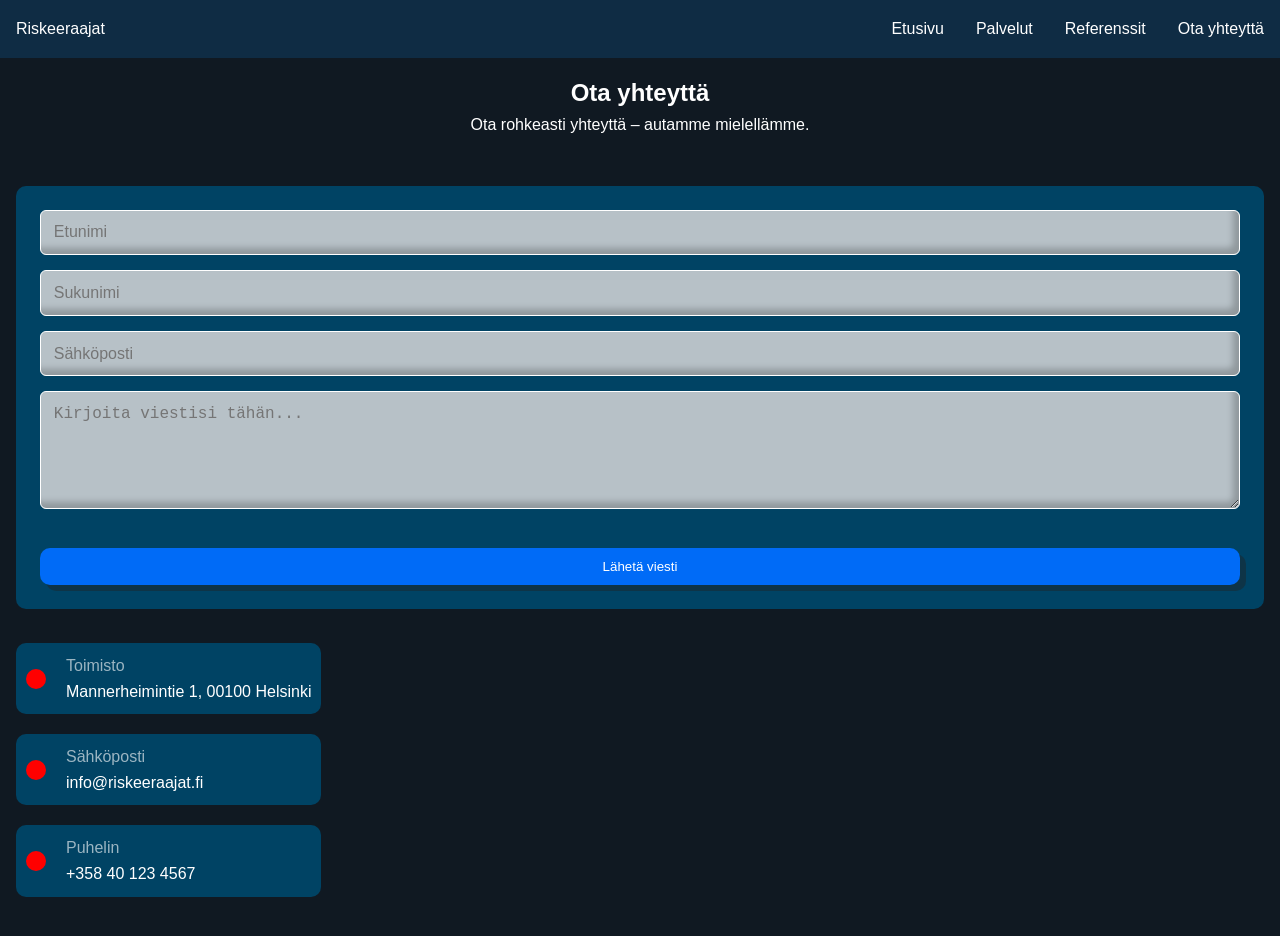
==== contact.html @ 6392a343 "project addition" ====
<!DOCTYPE html>
<html lang="en">
<head>
    <meta charset="UTF-8">
    <meta name="viewport" content="width=device-width, initial-scale=1.0">
    <title>Riskeeraajat</title>
    <link rel="stylesheet" href="css/style.css">
</head>
<body>

    <header class="header">
        <div class="logo">Riskeeraajat</div>
        <nav class="nav" id="nav">
            <a href="index.html">Etusivu</a>
            <a href="services.html">Palvelut</a>
            <a href="references.html">Referenssit</a>
            <a href="contact.html">Ota yhteyttä</a>
        </nav>

        <div class="hamburger" id="hamburger">
            <span></span>
            <span></span>
            <span></span>
        </div>
    </header>

    <section class="contact-hero">
        <h1>Ota yhteyttä</h1>
        <p>Ota rohkeasti yhteyttä – autamme mielellämme.</p>
    </section>

    <section class="contact">

        <form class="contact-form" id="contactForm">

            <input type="text" placeholder="Etunimi" id="firstname" name="firstname" >

            <input type="text" placeholder="Sukunimi" id="lastname" name="lastname" >

            <input type="email" placeholder="Sähköposti" id="email" name="email" >

            <textarea id="message" placeholder="Kirjoita viestisi tähän..." name="message" rows="5" ></textarea>

            <button type="submit" class="btn">Lähetä viesti</button>
        </form>

        <div class="contact-info">
            <div class="contact-info-content">
                <a href="https://www.google.com/maps/search/?api=1&query=Mannerheimintie+1+00100+Helsinki" target="_blank"  class="contact-content address">
                    <div class="contact-icon"></div>
                    <div class="contact-label-wrapper">
                        <span>Toimisto</span>
                        <p>
                            Mannerheimintie 1, 00100 Helsinki
                        </p>
                    </div>
                </a>
                <a href="mailto:info@riskeeraajat.fi" class="contact-content email">
                    <div class="contact-icon"></div>
                    <div class="contact-label-wrapper">
                        <span>Sähköposti</span>
                        <p>
                            info@riskeeraajat.fi
                        </p>
                    </div>
                </a>
                <a href="tel:+358401234567" class="contact-content phone">
                    <div class="contact-icon"></div>
                    <div class="contact-label-wrapper">
                        <span>Puhelin</span>
                        <p>
                            +358 40 123 4567
                        </p>
                    </div>
                </a>
            </div>
        
            <div class="map">
                <iframe 
                    src="https://www.google.com/maps?q=Mannerheimintie+1,+00100+Helsinki&output=embed"
                    width="100%" 
                    height="250" 
                    style="border:0;" 
                    allowfullscreen="" 
                    loading="lazy">
                </iframe>
            </div>
        </div>

    </section>

<script src="js/script.js"></script>
</body>
</html>
---- css/style.css ----
/* Reset */
* {
    margin: 0;
    padding: 0;
    box-sizing: border-box;
    color: white;
}

body {
    font-family: Arial, sans-serif;
    line-height: 1.6;
    background: #101922;
}

/* Header */
.header {
    position: relative;
    display: flex;
    justify-content: space-between;
    align-items: center;
    padding: 1rem;
    background: #0f2c44;
    z-index: 1000;
}

.hamburger {
    width: 28px;
    height: 22px;
    display: flex;
    flex-direction: column;
    justify-content: space-between;
    cursor: pointer;
    z-index: 1001;
}

.hamburger span {
    height: 3px;
    width: 100%;
    background: white;
    border-radius: 2px;
    transition: all 0.3s ease;
}

.hamburger.active span:nth-child(1) {
    transform: rotate(45deg) translate(7px, 7px);
}

.hamburger.active span:nth-child(2) {
    opacity: 0;
}

.hamburger.active span:nth-child(3) {
    transform: rotate(-45deg) translate(6px, -6px);
}

/* Nav */
.nav {
    position: fixed;
    top: -100%;           /* piilossa yläpuolella */
    left: 0;
    width: 100%;

    background: #0f2c44;

    display: flex;
    flex-direction: column;
    align-items: center;
    justify-content: center;

    transition: top 0.3s ease;
    z-index: 999;
}

/* Kun auki */
.nav.active {
    top: calc(22px + 2rem);
}

.nav a {
    padding: 1rem;
    text-decoration: none;
    border-bottom: 1px solid #2a4c6f;
}



/* Hero */
.hero {
    position: relative;
    background: url('../kuvat/bg_img.jpg') center/cover no-repeat;
    min-height: 100vh;
    display: flex;
    align-items: center;
    justify-content: center;
    text-align: center;
    padding: 1rem;
}

/* Tumma overlay */
.hero::before {
    content: "";
    position: absolute;
    inset: 0;
    background: rgba(0, 0, 0, 0.6); /* säädä tummuus tästä */
}

/* Nostetaan sisältö overlayn päälle */
.hero-content {
    position: relative;
    z-index: 1;
    padding: 2rem;
    max-width: 700px;
    text-align: left;   /* Teksti vasemmalle */
}

/* Keskitetään vain painike */
.hero-content > .btn {
    display: block;
    width: fit-content;
    margin: 2rem auto 0 auto;  /* keskittää napin */
}

.btn {
    display: inline-block;
    margin-top: 1rem;
    padding: 0.7rem 1.5rem;
    background: #006BF7;
    text-decoration: none;
    border-radius: 10px;
    border: none;
    box-shadow: 6px 6px rgba(34, 34, 34, 0.426);
}

/* Services */
.services-preview {
    display: flex;
    align-items: center;
    justify-content: center;
    flex-direction: column;
    padding: 1rem;
}

.services-preview > h2 {
    margin-bottom: 1rem;
}

.service-preview-card {
    display: flex;
    justify-content: space-between;
    flex-direction: column;
    padding: 1rem;
    margin-bottom: 2rem;
    background: #0043647c;
    border-radius: 10px;
    min-height: 230px;
}

.service-preview-card > h3 {
    margin-bottom: 10px;
}

.service-preview-card > a {
    text-align: right;
    text-decoration: none;
    margin-top: 10px;
}

/* Reference */
.references-section {
    text-align: left;
    padding: 3rem 1rem;
    background: #213a5363;
}

.references-card {
    text-align: center;
    padding: 1rem;
    border-radius: 10px;
    text-decoration: none;
}

.references-card .references-subheader {
    display: block;
    width: fit-content;
    margin: 2rem auto 0 auto;  /* keskittää napin */
}

.references-subheader > span {
    color: rgba(255, 255, 255, 0.6);
}

/* CTA */
.cta-section {
    text-align: center;
    padding: 3rem 1rem;
}

.cta-section > .btn {
    background: #C7C6C6;
    color: black;
    font-weight: 700;
    font-size: 20px;
    height: 50px;
    width: 90%;
}

.more-text {
    display: none;
}

.read-more-btn {
    display: block;
    margin-left: auto;
    margin-top: 1rem;
    background: none;
    border: none;
    cursor: pointer;
    font-weight: 600;
}

.contact-form > .btn {
    width: 100%;
}


/* Footer */
.footer {
    text-align: left;
    padding: 1rem;
}


/* -----------
    SERVICE 
------------*/

.services {
    padding-top: 2rem;
    padding-bottom: 2rem;
    display: flex;
    flex-direction: column;
    align-items: center;
    gap: 1.5rem;
}

.consultant-header {
    display: flex;
    justify-content: space-between;
}

.consultant-info {
    border-radius: 10px;
    background: #0000007e;
    width: 80%;
    margin-top: -40px;
    margin-bottom: 1rem;
    padding-left: 20px;
}

.consultant-img {
    background: url('../kuvat/10_img.jpg') center/cover no-repeat;
    width: 30%;
    aspect-ratio: 1 / 1;
    border: 1px solid #6C6C6C;
    border-radius: 10px;
    z-index: -1;
}

.service-card {
    box-shadow: 0 4px 10px rgba(0,0,0,0.05);
    border-bottom: 1px solid white;
    padding-bottom: 2rem;
    max-width: 90%;

}

.service-card.hybrid {
    display: grid;
    gap: 2rem;
}

.service-card > h2 {
    margin-bottom: 1rem;
    margin-top: 1rem;
}

.services-cta {
    padding: 3rem 1rem;
    text-align: center;
}

.self-service-img {
    background: url('../kuvat/70_img.jpg') center/cover no-repeat;
    width: 100%;
    aspect-ratio: 1.7 / 1;
    border: 1px solid #6C6C6C;
    border-radius: 10px;
    margin: auto;
}

.hybrid-img {
    background: url('../kuvat/link_img.jpg') center/cover no-repeat;
    width: 100%;
    aspect-ratio: 1.5 / 1;
    border: 1px solid #6C6C6C;
    border-radius: 10px;
    margin: auto;
    order: -1;
}

.service-card.expanded .more-text {
    display: inline;
}



/* ----------------
Referenssit
----------------- */

.references-hero {
    padding: 1rem 1rem;
    text-align: center;
}

/* .references {
    padding: 2rem 3rem;
    display: flex;
    flex-direction: column;
    gap: 2rem;
} */

.references {
    padding: 2rem 3rem;
    display: grid;
    gap: 2rem;

    grid-template-columns: repeat(auto-fit, minmax(300px, 1fr));
}

.reference-card {
    padding: 1.5rem;
    border-radius: 8px;
    border: 1px solid white;
}

.reference-card > div {
    background: #004364;
    border-radius: 10px;
    width: fit-content;
    padding: 1px 6px;
    margin-bottom: 1rem;
}

.reference-card blockquote {
    margin-bottom: 1rem;
    font-style: italic;
    background: rgba(255, 255, 255, 0.072);
    border-radius: 10px;
    padding: 10px;
}

/* -----------
    CONTACT
------------*/
.contact-hero {
    padding: 1rem 1rem;
    text-align: center;
}

.contact {
    padding: 2rem 1rem;
    display: flex;
    flex-direction: column;
    gap: 2rem;
}

.contact-info {
    border-radius: 8px;
}

.contact-form {
    padding: 1.5rem;
    border-radius: 8px;
    border-radius: 10px;
    background: #004364;
}

.contact-form input,
.contact-form textarea {
    width: 100%;
    padding: 0.8rem;
    border-radius: 6px;
    border: 1px solid #ffffff;
    background: #d9d9d9d7;
    box-shadow: inset -6px -6px 6px rgba(0, 0, 0, 0.217);
    margin-bottom: 15px;
    color: black;
    font-size: 16px;
}

.contact-form > .btn {
    width: 100%;
}

.contact-content {
    display: flex;
    flex-direction: row;
    align-items: center;
    border-radius: 10px;
    background: #004364;
    margin-bottom: 20px;
    padding: 10px;
    text-decoration: none;
}

.contact-label-wrapper > span {
    color: rgba(255, 255, 255, 0.608);
}

.contact-icon {
    height: 20px;
    width: 20px;
    border-radius: 50%;
    margin-right: 20px;
    background: red;
}

.map {
    margin-top: 1.5rem;
    border-radius: 8px;
    overflow: hidden;
}

.success-box {
    padding: 2rem;
    border-radius: 12px;
    text-align: center;
    animation: fadeIn 0.4s ease;
}

.success-box h3 {
    color: #ffffff;
    margin-bottom: 0.5rem;
}

@keyframes fadeIn {
    from { opacity: 0; transform: translateY(10px); }
    to { opacity: 1; transform: translateY(0); }
}




/* DESKTOP */
@media (min-width: 768px) {

    .hamburger {
        display: none; /* Piilotetaan burger */
    }

    .nav {
        display: flex !important;  /* Näytetään nav */
        position: static;
        flex-direction: row;
        gap: 2rem;
        width: auto;
        background: none;
    }

    .nav a {
        border: none;
        padding: 0;
    }

    .references-section {
        display: flex;
        align-items: center;
        justify-content: center;
    }

    .references-card {
        background: #0043647c;
        max-height: 300px;
        max-width: 350px;
    }

    .more-text {
        display: inline;
    }

    .read-more-btn {
        display: none;
    }

    .service-card.hybrid {
        display: flex;
        flex-wrap: wrap;
        gap: 2rem;
        align-items: flex-start;
    }

    .hybrid-img {
        order: 0; /* palautetaan normaali järjestys */
    }

    .consultant-info {
        border-radius: 10px;
        background: #0000007e;
        height: 8rem;
        width: 50%;
        margin-top: -15%;
        margin-bottom: 10%;
        padding-left: 20px;
        display: flex;
        flex-direction: column;
        justify-content: space-around;
        font-size: 20px;
    }

    .contact-info {
        display: flex;
        justify-content: space-between;
        align-items: center;
    }

    /* .contact-info-content {
        display: flex;
        flex-direction: column;
        justify-content: space-between;
    } */

    .map {
        margin: 0;
        width: 50%;
    }

    .phone {
        margin: 0;
    }
}
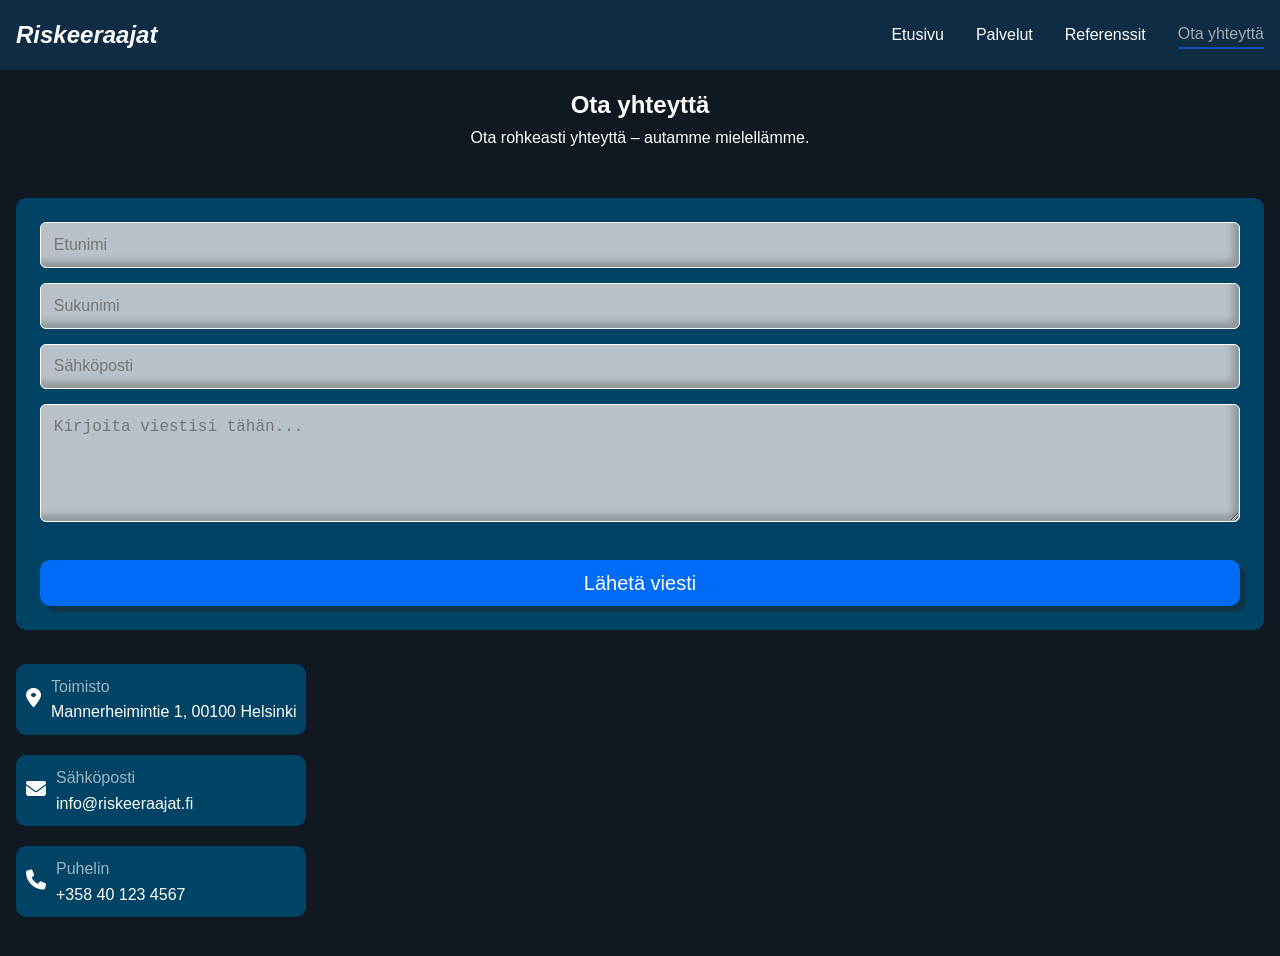
==== commit fbe1ce92: "UI changes" ====
--- a/contact.html
+++ b/contact.html
@@ -5,6 +5,7 @@
     <meta name="viewport" content="width=device-width, initial-scale=1.0">
     <title>Riskeeraajat</title>
     <link rel="stylesheet" href="css/style.css">
+    <link rel="stylesheet" href="https://cdnjs.cloudflare.com/ajax/libs/font-awesome/6.5.0/css/all.min.css">
 </head>
 <body>
 
@@ -14,7 +15,7 @@
             <a href="index.html">Etusivu</a>
             <a href="services.html">Palvelut</a>
             <a href="references.html">Referenssit</a>
-            <a href="contact.html">Ota yhteyttä</a>
+            <a href="contact.html" class="active">Ota yhteyttä</a>
         </nav>
 
         <div class="hamburger" id="hamburger">
@@ -47,7 +48,7 @@
         <div class="contact-info">
             <div class="contact-info-content">
                 <a href="https://www.google.com/maps/search/?api=1&query=Mannerheimintie+1+00100+Helsinki" target="_blank"  class="contact-content address">
-                    <div class="contact-icon"></div>
+                    <div class="contact-icon"><i class="fa-solid fa-location-dot"></i></div>
                     <div class="contact-label-wrapper">
                         <span>Toimisto</span>
                         <p>
@@ -56,7 +57,7 @@
                     </div>
                 </a>
                 <a href="mailto:info@riskeeraajat.fi" class="contact-content email">
-                    <div class="contact-icon"></div>
+                    <div class="contact-icon"><i class="fa-solid fa-envelope"></i></div>
                     <div class="contact-label-wrapper">
                         <span>Sähköposti</span>
                         <p>
@@ -65,7 +66,7 @@
                     </div>
                 </a>
                 <a href="tel:+358401234567" class="contact-content phone">
-                    <div class="contact-icon"></div>
+                    <div class="contact-icon"><i class="fa-solid fa-phone"></i></div>
                     <div class="contact-label-wrapper">
                         <span>Puhelin</span>
                         <p>
--- a/css/style.css
+++ b/css/style.css
@@ -12,6 +12,16 @@
     background: #101922;
 }
 
+a:hover {
+    color: rgba(255, 255, 255, 0.599);
+    opacity: 80%;
+}
+
+button:hover {
+    opacity: 90%;
+    box-shadow: none;
+}
+
 /* Header */
 .header {
     position: relative;
@@ -21,6 +31,12 @@
     padding: 1rem;
     background: #0f2c44;
     z-index: 1000;
+}
+
+.logo {
+    font-weight: 700;
+    font-size: 24px;
+    font-style: italic;
 }
 
 .hamburger {
@@ -80,6 +96,13 @@
     padding: 1rem;
     text-decoration: none;
     border-bottom: 1px solid #2a4c6f;
+}
+
+.nav a.active {
+    pointer-events: none;     /* 🔥 ei voi klikata */
+    opacity: 0.6;             /* hieman himmeämpi */
+    border-bottom: 2px solid #006BF7;
+    cursor: default;
 }
 
 
@@ -108,7 +131,6 @@
 .hero-content {
     position: relative;
     z-index: 1;
-    padding: 2rem;
     max-width: 700px;
     text-align: left;   /* Teksti vasemmalle */
 }
@@ -129,6 +151,7 @@
     border-radius: 10px;
     border: none;
     box-shadow: 6px 6px rgba(34, 34, 34, 0.426);
+    font-size: 20px;
 }
 
 /* Services */
@@ -172,20 +195,20 @@
     background: #213a5363;
 }
 
-.references-card {
+.home-reference-card {
     text-align: center;
     padding: 1rem;
     border-radius: 10px;
     text-decoration: none;
 }
 
-.references-card .references-subheader {
+.home-reference-card .references-subheader {
     display: block;
     width: fit-content;
-    margin: 2rem auto 0 auto;  /* keskittää napin */
-}
-
-.references-subheader > span {
+    margin: 2rem auto 0 auto;
+}
+
+.home-reference-subheader > span {
     color: rgba(255, 255, 255, 0.6);
 }
 
@@ -331,17 +354,17 @@
 } */
 
 .references {
-    padding: 2rem 3rem;
     display: grid;
     gap: 2rem;
-
     grid-template-columns: repeat(auto-fit, minmax(300px, 1fr));
+    justify-items: center;
 }
 
 .reference-card {
     padding: 1.5rem;
     border-radius: 8px;
     border: 1px solid white;
+    max-width: 300px;
 }
 
 .reference-card > div {
@@ -418,12 +441,9 @@
     color: rgba(255, 255, 255, 0.608);
 }
 
-.contact-icon {
-    height: 20px;
-    width: 20px;
-    border-radius: 50%;
-    margin-right: 20px;
-    background: red;
+.contact-icon > i {
+    margin-right: 10px;
+    font-size: 20px;
 }
 
 .map {
@@ -479,7 +499,7 @@
         justify-content: center;
     }
 
-    .references-card {
+    .home-reference-card {
         background: #0043647c;
         max-height: 300px;
         max-width: 350px;
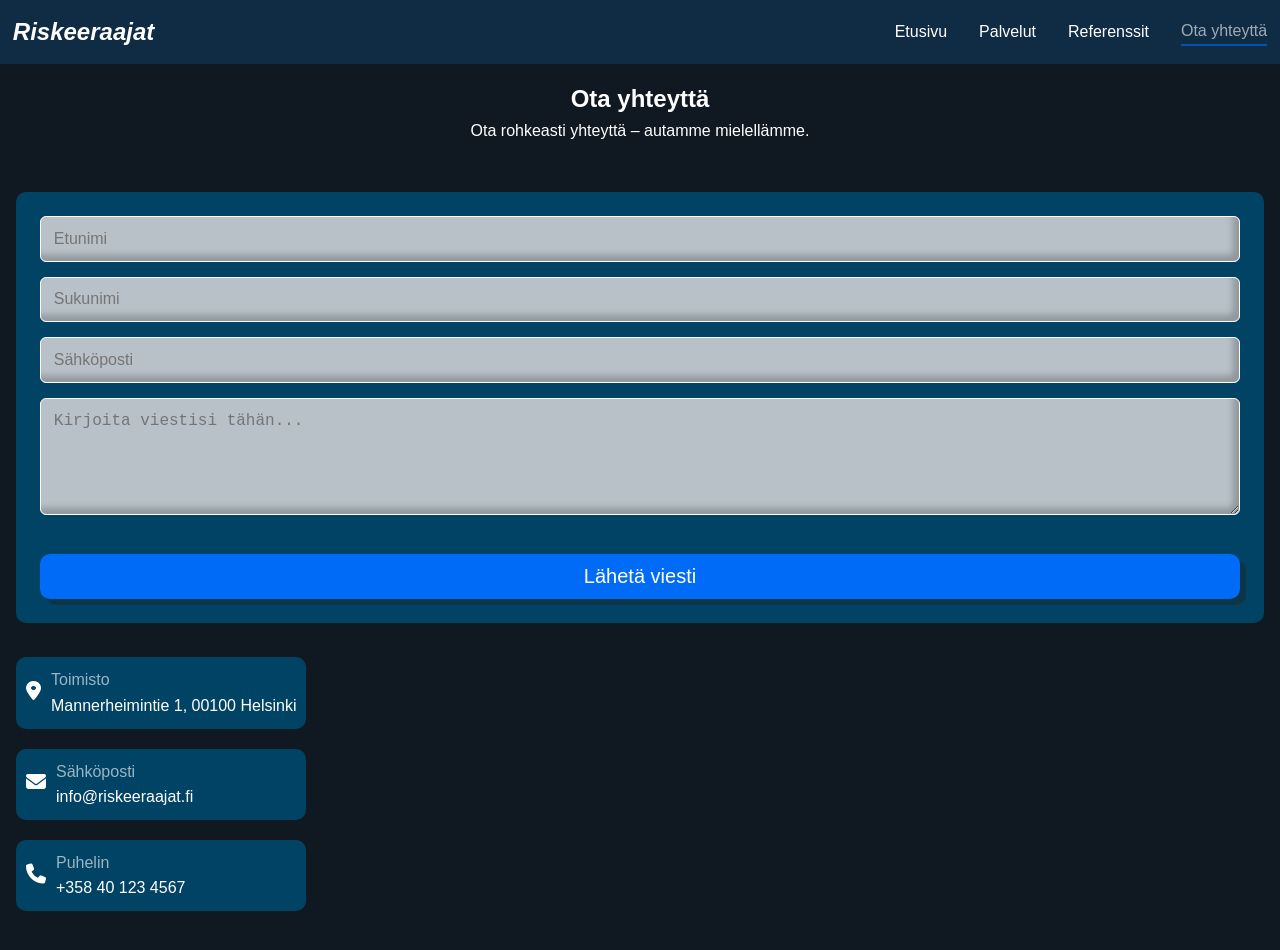
==== commit dc59a8d5: "form input required" ====
--- a/contact.html
+++ b/contact.html
@@ -34,13 +34,13 @@
 
         <form class="contact-form" id="contactForm">
 
-            <input type="text" placeholder="Etunimi" id="firstname" name="firstname" >
+            <input type="text" placeholder="Etunimi" id="firstname" name="firstname" required>
 
-            <input type="text" placeholder="Sukunimi" id="lastname" name="lastname" >
+            <input type="text" placeholder="Sukunimi" id="lastname" name="lastname" required>
 
-            <input type="email" placeholder="Sähköposti" id="email" name="email" >
+            <input type="email" placeholder="Sähköposti" id="email" name="email" required>
 
-            <textarea id="message" placeholder="Kirjoita viestisi tähän..." name="message" rows="5" ></textarea>
+            <textarea id="message" placeholder="Kirjoita viestisi tähän..." name="message" rows="5" required></textarea>
 
             <button type="submit" class="btn">Lähetä viesti</button>
         </form>
--- a/css/style.css
+++ b/css/style.css
@@ -10,6 +10,7 @@
     font-family: Arial, sans-serif;
     line-height: 1.6;
     background: #101922;
+    padding-top: 4rem;
 }
 
 a:hover {
@@ -24,11 +25,15 @@
 
 /* Header */
 .header {
-    position: relative;
+    position: fixed;
+    top: 0;
+    left: 0;
+    width: 100%;
+    max-height: 4rem;
     display: flex;
     justify-content: space-between;
     align-items: center;
-    padding: 1rem;
+    padding: 0.8rem;
     background: #0f2c44;
     z-index: 1000;
 }
@@ -99,7 +104,7 @@
 }
 
 .nav a.active {
-    pointer-events: none;     /* 🔥 ei voi klikata */
+    pointer-events: none;     /* ei voi klikata */
     opacity: 0.6;             /* hieman himmeämpi */
     border-bottom: 2px solid #006BF7;
     cursor: default;
@@ -124,7 +129,7 @@
     content: "";
     position: absolute;
     inset: 0;
-    background: rgba(0, 0, 0, 0.6); /* säädä tummuus tästä */
+    background: rgba(0, 0, 0, 0.6);
 }
 
 /* Nostetaan sisältö overlayn päälle */
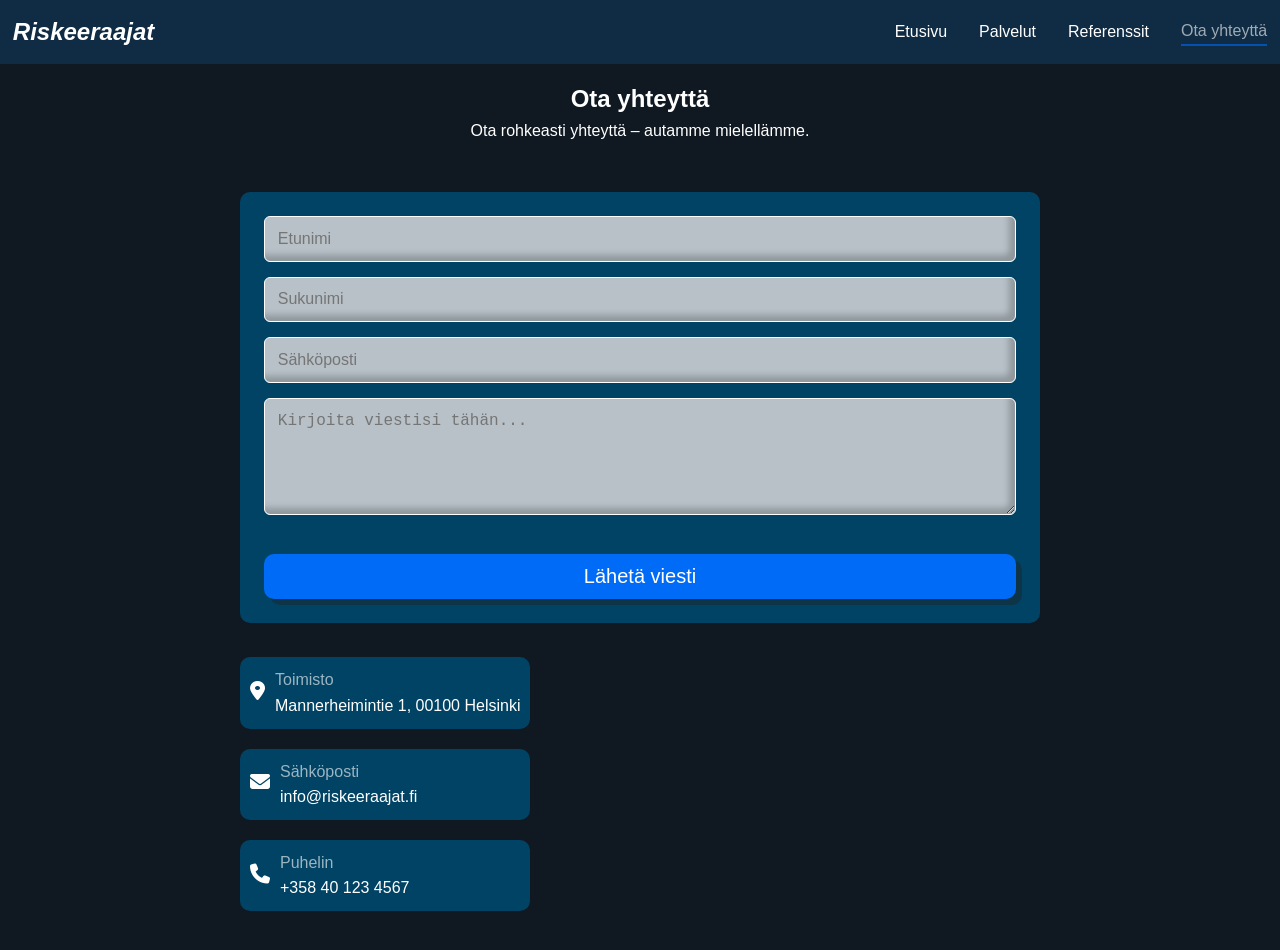
==== commit 4d123ecd: "contact style changes" ====
--- a/contact.html
+++ b/contact.html
@@ -31,63 +31,63 @@
     </section>
 
     <section class="contact">
+        <div class="content-wrapper">
+            <form class="contact-form" id="contactForm">
 
-        <form class="contact-form" id="contactForm">
+                <input type="text" placeholder="Etunimi" id="firstname" name="firstname" required>
 
-            <input type="text" placeholder="Etunimi" id="firstname" name="firstname" required>
+                <input type="text" placeholder="Sukunimi" id="lastname" name="lastname" required>
 
-            <input type="text" placeholder="Sukunimi" id="lastname" name="lastname" required>
+                <input type="email" placeholder="Sähköposti" id="email" name="email" required>
 
-            <input type="email" placeholder="Sähköposti" id="email" name="email" required>
+                <textarea id="message" placeholder="Kirjoita viestisi tähän..." name="message" rows="5" required></textarea>
 
-            <textarea id="message" placeholder="Kirjoita viestisi tähän..." name="message" rows="5" required></textarea>
+                <button type="submit" class="btn">Lähetä viesti</button>
+            </form>
 
-            <button type="submit" class="btn">Lähetä viesti</button>
-        </form>
-
-        <div class="contact-info">
-            <div class="contact-info-content">
-                <a href="https://www.google.com/maps/search/?api=1&query=Mannerheimintie+1+00100+Helsinki" target="_blank"  class="contact-content address">
-                    <div class="contact-icon"><i class="fa-solid fa-location-dot"></i></div>
-                    <div class="contact-label-wrapper">
-                        <span>Toimisto</span>
-                        <p>
-                            Mannerheimintie 1, 00100 Helsinki
-                        </p>
-                    </div>
-                </a>
-                <a href="mailto:info@riskeeraajat.fi" class="contact-content email">
-                    <div class="contact-icon"><i class="fa-solid fa-envelope"></i></div>
-                    <div class="contact-label-wrapper">
-                        <span>Sähköposti</span>
-                        <p>
-                            info@riskeeraajat.fi
-                        </p>
-                    </div>
-                </a>
-                <a href="tel:+358401234567" class="contact-content phone">
-                    <div class="contact-icon"><i class="fa-solid fa-phone"></i></div>
-                    <div class="contact-label-wrapper">
-                        <span>Puhelin</span>
-                        <p>
-                            +358 40 123 4567
-                        </p>
-                    </div>
-                </a>
-            </div>
-        
-            <div class="map">
-                <iframe 
-                    src="https://www.google.com/maps?q=Mannerheimintie+1,+00100+Helsinki&output=embed"
-                    width="100%" 
-                    height="250" 
-                    style="border:0;" 
-                    allowfullscreen="" 
-                    loading="lazy">
-                </iframe>
+            <div class="contact-info">
+                <div class="contact-info-content">
+                    <a href="https://www.google.com/maps/search/?api=1&query=Mannerheimintie+1+00100+Helsinki" target="_blank"  class="contact-content address">
+                        <div class="contact-icon"><i class="fa-solid fa-location-dot"></i></div>
+                        <div class="contact-label-wrapper">
+                            <span>Toimisto</span>
+                            <p>
+                                Mannerheimintie 1, 00100 Helsinki
+                            </p>
+                        </div>
+                    </a>
+                    <a href="mailto:info@riskeeraajat.fi" class="contact-content email">
+                        <div class="contact-icon"><i class="fa-solid fa-envelope"></i></div>
+                        <div class="contact-label-wrapper">
+                            <span>Sähköposti</span>
+                            <p>
+                                info@riskeeraajat.fi
+                            </p>
+                        </div>
+                    </a>
+                    <a href="tel:+358401234567" class="contact-content phone">
+                        <div class="contact-icon"><i class="fa-solid fa-phone"></i></div>
+                        <div class="contact-label-wrapper">
+                            <span>Puhelin</span>
+                            <p>
+                                +358 40 123 4567
+                            </p>
+                        </div>
+                    </a>
+                </div>
+            
+                <div class="map">
+                    <iframe 
+                        src="https://www.google.com/maps?q=Mannerheimintie+1,+00100+Helsinki&output=embed"
+                        width="100%" 
+                        height="250" 
+                        style="border:0;" 
+                        allowfullscreen="" 
+                        loading="lazy">
+                    </iframe>
+                </div>
             </div>
         </div>
-
     </section>
 
 <script src="js/script.js"></script>
--- a/css/style.css
+++ b/css/style.css
@@ -230,6 +230,13 @@
     font-size: 20px;
     height: 50px;
     width: 90%;
+}
+
+.link-img {
+    background: url('../kuvat/risk-management_link.png') center/cover no-repeat;
+    width: 40px;
+    aspect-ratio: 1 / 1;
+    z-index: 10;
 }
 
 .more-text {
@@ -258,6 +265,8 @@
 }
 
 
+
+
 /* -----------
     SERVICE 
 ------------*/
@@ -320,7 +329,7 @@
 .self-service-img {
     background: url('../kuvat/70_img.jpg') center/cover no-repeat;
     width: 100%;
-    aspect-ratio: 1.7 / 1;
+    aspect-ratio: 1 / 1.2;
     border: 1px solid #6C6C6C;
     border-radius: 10px;
     margin: auto;
@@ -338,6 +347,15 @@
 
 .service-card.expanded .more-text {
     display: inline;
+}
+
+.services-btn {
+    display: flex;
+    align-items: center;
+    justify-content: center;
+    max-width: 300px;
+    margin: auto;
+    margin-top: 10px;
 }
 
 
@@ -398,6 +416,13 @@
 
 .contact {
     padding: 2rem 1rem;
+    display: flex;
+    flex-direction: column;
+    align-items: center;
+}
+
+.contact > .content-wrapper {
+    max-width: 50rem;
     display: flex;
     flex-direction: column;
     gap: 2rem;
@@ -468,6 +493,8 @@
     color: #ffffff;
     margin-bottom: 0.5rem;
 }
+
+
 
 @keyframes fadeIn {
     from { opacity: 0; transform: translateY(10px); }
@@ -563,6 +590,11 @@
     .phone {
         margin: 0;
     }
-}
-
-
+
+    .self-service-img {
+        aspect-ratio: 1.7 / 1;
+    }
+
+}
+
+
